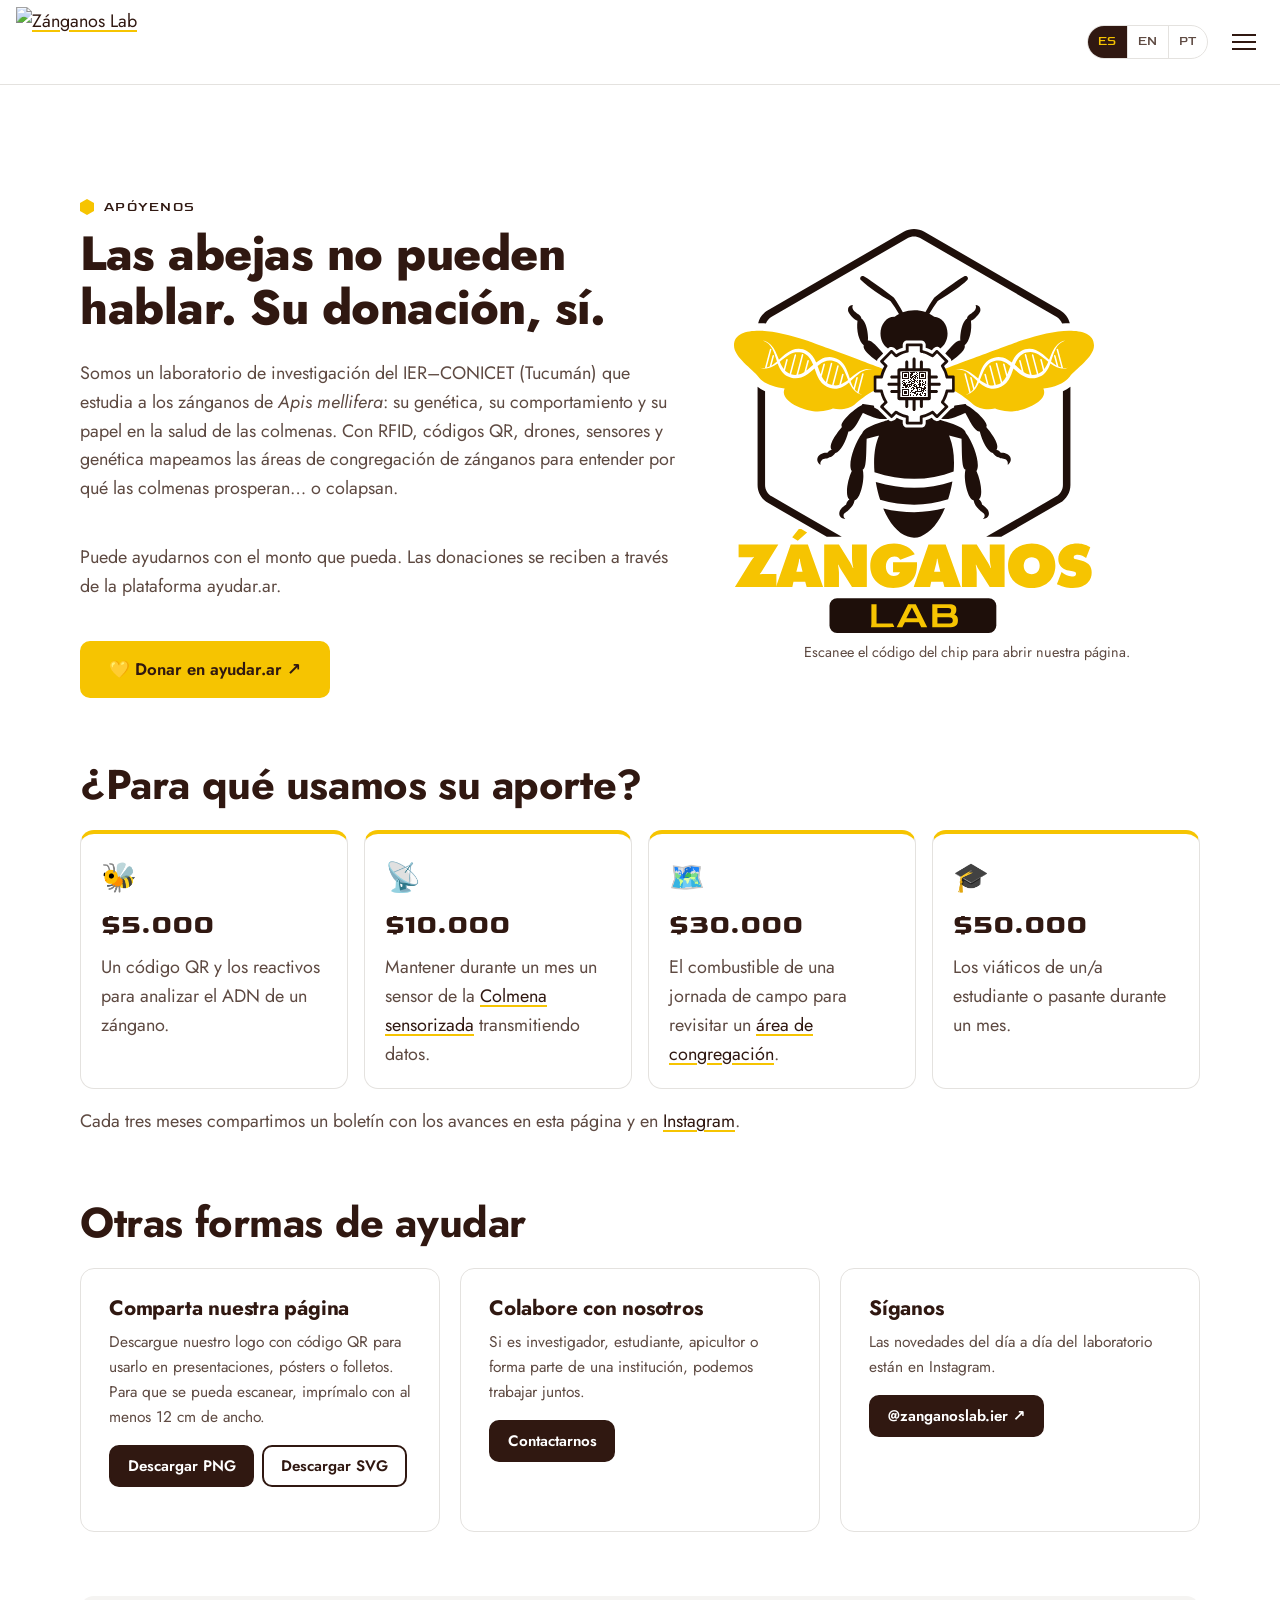
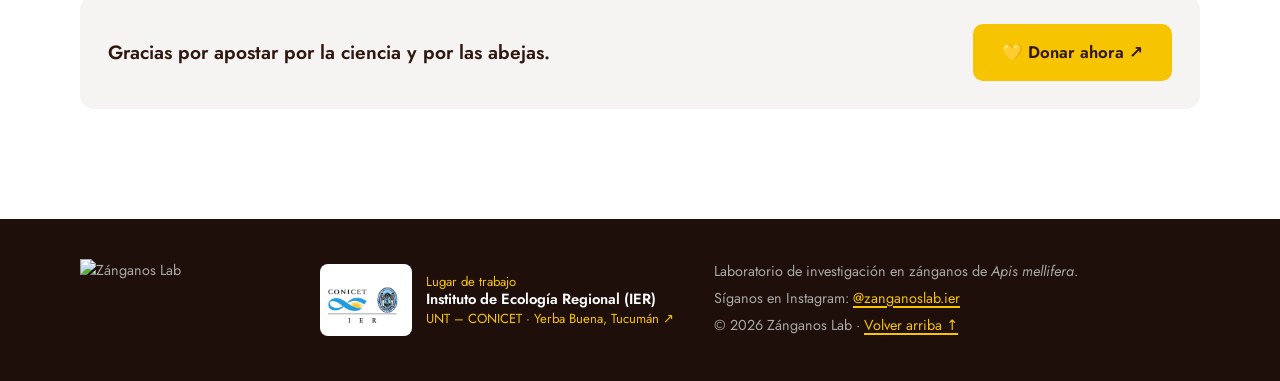
==== apoyanos.html @ 2dd1b20f "Apóyenos, logo con QR, Colmena sensorizada y juego traducido - Nueva página de donaciones (apoyanos." ====
<!doctype html>
<html lang="es">
<head>
  <meta charset="utf-8">
  <meta name="viewport" content="width=device-width, initial-scale=1">
  <title>Apóyenos: done a Zánganos Lab | Zánganos Lab</title>
  <meta name="description" content="Apoye la investigación de Zánganos Lab (IER-CONICET, Tucumán) sobre los zánganos de Apis mellifera. Su donación financia análisis genéticos, sensores, trabajo de campo y la formación de estudiantes.">
  <meta name="theme-color" content="#301811">
  <link rel="icon" href="img/logo/icono.svg" type="image/svg+xml">
  <link rel="apple-touch-icon" href="img/logo/icono.png">
  <link rel="canonical" href="https://zanganoslab.github.io/apoyanos.html">
  <!-- Versiones en otros idiomas (para Google) -->
  <link rel="alternate" hreflang="es" href="https://zanganoslab.github.io/apoyanos.html">
  <link rel="alternate" hreflang="en" href="https://zanganoslab.github.io/apoyanos.html?lang=en">
  <link rel="alternate" hreflang="pt" href="https://zanganoslab.github.io/apoyanos.html?lang=pt">
  <link rel="alternate" hreflang="x-default" href="https://zanganoslab.github.io/apoyanos.html">
  <meta property="og:type" content="website">
  <meta property="og:url" content="https://zanganoslab.github.io/apoyanos.html">
  <meta property="og:title" content="Apóyenos | Zánganos Lab">
  <meta property="og:description" content="Las abejas no pueden hablar. Su donación, sí.">
  <meta property="og:image" content="https://zanganoslab.github.io/img/logo/logo-qr.png">
  <link rel="preconnect" href="https://fonts.googleapis.com">
  <link rel="preconnect" href="https://fonts.gstatic.com" crossorigin>
  <link href="https://fonts.googleapis.com/css2?family=Goldman:wght@400;700&family=Jost:wght@300;400;500;600;700;800&display=swap" rel="stylesheet">
  <link rel="stylesheet" href="css/styles.css?v=2026112201">
</head>
<body id="top">

  <header class="site-header">
    <div class="container nav">
      <a href="index.html" class="brand" aria-label="Zánganos Lab, inicio">
        <img src="img/logo/logo-horizontal.svg" alt="Zánganos Lab" width="170" height="70">
      </a>
      <button class="nav-toggle" aria-expanded="false" aria-controls="menu" aria-label="Abrir menú">
        <span></span><span></span><span></span>
      </button>
      <nav id="menu" class="menu">
        <a href="index.html#nosotros">¿Quiénes somos?</a>
        <a href="index.html#investigacion">Investigación</a>
        <a href="mapa.html">Mapa ACZ</a>
        <a href="index.html#servicios">Servicios</a>
        <a href="index.html#equipo">Equipo</a>
        <a href="index.html#publicaciones">Publicaciones</a>
        <a href="index.html#noticias">Noticias</a>
        <a href="index.html#multimedia">Multimedia</a>
        <a href="apoyanos.html" class="menu-apoyo">Apóyenos</a>
        <a href="index.html#contacto" class="btn btn-small">Contacto</a>
      </nav>
    </div>
  </header>

  <main class="section apoyo">
    <div class="container">
      <div class="apoyo-hero">
        <div>
          <p class="eyebrow">Apóyenos</p>
          <h1>Las abejas no pueden hablar. Su donación, sí.</h1>
          <p class="section-intro">Somos un laboratorio de investigación del IER–CONICET (Tucumán) que estudia a los zánganos de <i>Apis mellifera</i>: su genética, su comportamiento y su papel en la salud de las colmenas. Con RFID, códigos QR, drones, sensores y genética mapeamos las áreas de congregación de zánganos para entender por qué las colmenas prosperan… o colapsan.</p>
          <p class="section-intro">Puede ayudarnos con el monto que pueda. Las donaciones se reciben a través de la plataforma ayudar.ar.</p>
          <a class="btn btn-donar" href="https://ayudar.ar/zanganos-lab" target="_blank" rel="noopener"><span aria-hidden="true">💛</span> Donar en ayudar.ar ↗</a>
        </div>
        <figure class="apoyo-logo">
          <img src="img/logo/logo-qr.svg" alt="Logo de Zánganos Lab con un código QR en el chip del engranaje que lleva a zanganoslab.github.io" width="453" height="509">
          <figcaption>Escanee el código del chip para abrir nuestra página.</figcaption>
        </figure>
      </div>

      <h2 class="apoyo-titulo">¿Para qué usamos su aporte?</h2>
      <div class="aportes">
        <div class="aporte"><span class="aporte-icono" aria-hidden="true">🐝</span><b>$5.000</b><p>Un código QR y los reactivos para analizar el ADN de un zángano.</p></div>
        <div class="aporte"><span class="aporte-icono" aria-hidden="true">📡</span><b>$10.000</b><p>Mantener durante un mes un sensor de la <a href="monitoreo.html">Colmena sensorizada</a> transmitiendo datos.</p></div>
        <div class="aporte"><span class="aporte-icono" aria-hidden="true">🗺️</span><b>$30.000</b><p>El combustible de una jornada de campo para revisitar un <a href="mapa.html">área de congregación</a>.</p></div>
        <div class="aporte"><span class="aporte-icono" aria-hidden="true">🎓</span><b>$50.000</b><p>Los viáticos de un/a estudiante o pasante durante un mes.</p></div>
      </div>
      <p class="apoyo-nota">Cada tres meses compartimos un boletín con los avances en esta página y en <a href="https://www.instagram.com/zanganoslab.ier/" target="_blank" rel="noopener">Instagram</a>.</p>

      <h2 class="apoyo-titulo">Otras formas de ayudar</h2>
      <div class="cards apoyo-formas">
        <div class="card"><h3>Comparta nuestra página</h3><p>Descargue nuestro logo con código QR para usarlo en presentaciones, pósters o folletos. Para que se pueda escanear, imprímalo con al menos 12 cm de ancho.</p>
          <p class="apoyo-descargas"><a class="btn btn-small" href="img/logo/logo-qr.png" download="Logo Zanganos Lab con QR.png">Descargar PNG</a> <a class="btn btn-small btn-ghost" href="img/logo/logo-qr.svg" download="Logo Zanganos Lab con QR.svg">Descargar SVG</a></p></div>
        <div class="card"><h3>Colabore con nosotros</h3><p>Si es investigador, estudiante, apicultor o forma parte de una institución, podemos trabajar juntos.</p>
          <p><a class="btn btn-small" href="index.html#contacto">Contactarnos</a></p></div>
        <div class="card"><h3>Síganos</h3><p>Las novedades del día a día del laboratorio están en Instagram.</p>
          <p><a class="btn btn-small" href="https://www.instagram.com/zanganoslab.ier/" target="_blank" rel="noopener">@zanganoslab.ier ↗</a></p></div>
      </div>

      <div class="apoyo-final">
        <p>Gracias por apostar por la ciencia y por las abejas.</p>
        <a class="btn btn-donar" href="https://ayudar.ar/zanganos-lab" target="_blank" rel="noopener"><span aria-hidden="true">💛</span> Donar ahora ↗</a>
      </div>
    </div>
  </main>

  <footer class="site-footer">
    <div class="container footer-grid">
      <img src="img/logo/logo-horizontal-fondo-oscuro.svg" alt="Zánganos Lab" class="footer-logo" width="200" height="82">
      <a class="footer-sede" href="https://ier.conicet.gov.ar/" target="_blank" rel="noopener">
        <img src="img/instituciones/ier.png" alt="Instituto de Ecología Regional (IER), UNT – CONICET" width="113" height="89">
        <span>Lugar de trabajo<b>Instituto de Ecología Regional (IER)</b>UNT – CONICET · Yerba Buena, Tucumán ↗</span>
      </a>
      <div>
        <p>Laboratorio de investigación en zánganos de <i>Apis mellifera</i>.</p>
        <p>Síganos en Instagram: <a href="https://www.instagram.com/zanganoslab.ier/" target="_blank" rel="noopener">@zanganoslab.ier</a></p>
        <p>© <span id="anio"></span> Zánganos Lab · <a href="#top">Volver arriba ↑</a></p>
      </div>
    </div>
  </footer>

  <script src="js/trad-en.js?v=2026112201"></script>
  <script src="js/trad-pt.js?v=2026112201"></script>
  <script src="js/i18n.js?v=2026112201"></script>
  <script src="js/pagina.js?v=2026112201"></script>
</body>
</html>
---- css/styles.css ----
/* ==========================================================
   Zánganos Lab — hoja de estilos
   Colores y tipografías tomados del Manual de Identidad Corporativa.
   No modificar los colores corporativos (ver "Usos no correctos").
   ========================================================== */
:root {
  /* Colores corporativos (manual, sección 2.3) */
  --amarillo: #f6c401;      /* RGB 245 196 1 */
  --cafe: #301811;          /* RGB 48 24 17  */
  --gris: #a8a8a7;          /* RGB 168 167 166 */
  --blanco: #ffffff;
  /* Apoyo para la web (derivados neutros) */
  --cafe-profundo: #1e0f0a; /* el oscuro que usan los archivos del logo */
  --cafe-suave: #5e4a42;    /* texto secundario */
  --fondo-alt: #f5f4f2;     /* gris muy claro para alternar secciones */
  --borde: #e4e2df;

  --radio: 14px;
  --sombra: 0 8px 28px rgba(48, 24, 17, .10);
  /* Tipografías (manual, sección 2.6) */
  --principal: "Futura PT", "Jost", "Century Gothic", system-ui, sans-serif;
  --tech: "Goldman", "Jost", system-ui, sans-serif;
}

*, *::before, *::after { box-sizing: border-box; }
html { scroll-behavior: smooth; scroll-padding-top: 92px; }
body {
  margin: 0;
  font-family: var(--principal);
  font-size: 18px;
  line-height: 1.6;
  color: var(--cafe);
  background: var(--blanco);
}
img { max-width: 100%; display: block; }
a { color: var(--cafe); text-decoration-color: var(--amarillo); text-decoration-thickness: 2px; text-underline-offset: 3px; }
h1, h2, h3 { font-family: var(--principal); font-weight: 700; line-height: 1.12; margin: 0 0 .5em; letter-spacing: -.01em; }
h1 { font-size: clamp(2.4rem, 5.2vw, 3.8rem); font-weight: 800; }
h2 { font-size: clamp(1.9rem, 3.6vw, 2.6rem); }
h3 { font-size: 1.3rem; }
p { margin: 0 0 1em; }

.container { width: min(1120px, 100% - 32px); margin-inline: auto; }

/* Etiqueta superior: Goldman = tipografía de acento tecnológico */
.eyebrow {
  display: inline-flex; align-items: center; gap: 10px;
  font-family: var(--tech); text-transform: uppercase; letter-spacing: .1em;
  font-size: .8rem; color: var(--cafe); margin-bottom: .8em;
}
.eyebrow::before {
  content: ""; width: 14px; height: 16px; background: var(--amarillo);
  clip-path: polygon(50% 0, 100% 25%, 100% 75%, 50% 100%, 0 75%, 0 25%);
}
.section { padding: clamp(64px, 9vw, 110px) 0; }
.section-alt { background: var(--fondo-alt); }
.section-intro { max-width: 720px; color: var(--cafe-suave); margin-bottom: 2.5rem; }

/* Resaltado amarillo, como el bloque "LAB" del logo */
mark {
  background: linear-gradient(transparent 58%, var(--amarillo) 58%, var(--amarillo) 92%, transparent 92%);
  color: inherit; padding: 0 .08em;
}

/* ---------- Botones ---------- */
.btn {
  display: inline-block; padding: .75em 1.5em; border-radius: 10px;
  background: var(--cafe); color: var(--blanco); text-decoration: none;
  font-weight: 600; font-size: .95rem; border: 2px solid var(--cafe);
  transition: background .2s, color .2s, border-color .2s, transform .2s;
}
.btn:hover { background: var(--amarillo); border-color: var(--amarillo); color: var(--cafe); transform: translateY(-1px); }
.btn-ghost { background: transparent; color: var(--cafe); }
.btn-small { padding: .45em 1.1em; }

/* ---------- Encabezado ---------- */
.site-header {
  position: sticky; top: 0; z-index: 50;
  background: rgba(255, 255, 255, .94); backdrop-filter: blur(8px);
  border-bottom: 1px solid var(--borde);
}
.site-header .container { width: min(1320px, 100% - 32px); }
.nav { display: flex; align-items: center; justify-content: space-between; min-height: 84px; gap: 16px; }
/* Tamaño mínimo digital del isologo horizontal: 160 px de ancho (manual 2.5) */
.brand img { width: 170px; height: auto; }
.menu { display: flex; align-items: center; gap: 22px; margin-left: auto; }

/* Selector de idioma (ES · EN · PT) */
.menu { order: 1; }
.idiomas { order: 2; }
.nav-toggle { order: 3; }
.idiomas { display: flex; flex: none; border: 1px solid var(--borde); border-radius: 999px; overflow: hidden; font-family: var(--tech); font-size: .78rem; }
.idiomas a { padding: 6px 10px; color: var(--cafe-suave); text-decoration: none; letter-spacing: .04em; }
.idiomas a + a { border-left: 1px solid var(--borde); }
.idiomas a:hover { color: var(--cafe); background: var(--fondo-alt); }
.idiomas a[aria-current] { background: var(--cafe); color: var(--amarillo); }
.menu a:not(.btn) { color: var(--cafe); text-decoration: none; font-size: 1rem; font-weight: 500; padding: 4px 0; border-bottom: 2px solid transparent; }
.menu a:not(.btn):hover, .menu a.activo { border-bottom-color: var(--amarillo); }
.nav-toggle { display: none; background: none; border: 0; padding: 8px; cursor: pointer; }
.nav-toggle span { display: block; width: 24px; height: 2px; background: var(--cafe); margin: 5px 0; transition: .25s; }

/* ---------- Hero ---------- */
.hero {
  position: relative; overflow: hidden; padding: clamp(48px, 7vw, 88px) 0 48px;
  background:
    radial-gradient(circle at 78% 40%, rgba(246,196,1,.22), transparent 42%),
    url("data:image/svg+xml,%3Csvg xmlns='http://www.w3.org/2000/svg' width='56' height='98' viewBox='0 0 56 98'%3E%3Cpath d='M28 66L0 50V16L28 0l28 16v34L28 66zm0 32V66' fill='none' stroke='%23a8a8a7' stroke-opacity='.25' stroke-width='1.2'/%3E%3C/svg%3E"),
    var(--blanco);
}
.hero-grid { display: grid; grid-template-columns: 1.15fr 1fr; gap: 48px; align-items: center; }
.lead { font-size: 1.2rem; color: var(--cafe-suave); max-width: 560px; }
.hero-actions { display: flex; flex-wrap: wrap; gap: 12px; margin-top: 1.8rem; }
.hero-visual { margin: 0; justify-self: center; }
.hero-logo { width: min(360px, 80vw); height: auto; }

.stats { display: grid; grid-template-columns: repeat(4, 1fr); gap: 16px; margin-top: 56px; }
.stat { background: var(--blanco); border: 1px solid var(--borde); border-top: 4px solid var(--amarillo); border-radius: var(--radio); padding: 20px; }
.stat b { display: block; font-family: var(--tech); font-weight: 700; font-size: 2.1rem; color: var(--cafe); line-height: 1.1; }
.stat span { font-size: .9rem; color: var(--cafe-suave); }

/* ---------- Nosotros ---------- */
.two-col { display: grid; grid-template-columns: 1fr 1.3fr; gap: 56px; }
.prose p { font-size: 1.08rem; }

.identidad {
  display: grid; grid-template-columns: 220px 1fr; gap: 48px; align-items: center;
  margin-top: clamp(48px, 7vw, 80px); padding: clamp(28px, 4vw, 44px);
  background: var(--fondo-alt); border-radius: calc(var(--radio) * 1.5);
}
.identidad-logo img { width: 100%; max-width: 220px; height: auto; border-radius: 22%; box-shadow: var(--sombra); }
.identidad-intro { color: var(--cafe-suave); }
.simbolos { list-style: none; padding: 0; margin: 1.2rem 0 0; display: grid; grid-template-columns: 1fr 1fr; gap: 14px 28px; }
.simbolos li { font-size: .96rem; color: var(--cafe-suave); }
.simbolo-tag {
  display: block; font-family: var(--tech); font-size: .85rem; color: var(--cafe);
  text-transform: uppercase; letter-spacing: .06em; margin-bottom: .15em;
}

/* ---------- Líneas de investigación ---------- */
.cards { display: grid; grid-template-columns: repeat(auto-fill, minmax(300px, 1fr)); gap: 20px; }
.card {
  background: var(--blanco); border: 1px solid var(--borde); border-radius: var(--radio);
  padding: 28px; transition: transform .2s, box-shadow .2s;
}
.card:hover { transform: translateY(-3px); box-shadow: var(--sombra); }
.card .icono {
  width: 52px; height: 58px; display: grid; place-items: center; font-size: 1.5rem;
  background: var(--amarillo); clip-path: polygon(50% 0, 100% 25%, 100% 75%, 50% 100%, 0 75%, 0 25%);
  margin-bottom: 16px;
}
.card p { color: var(--cafe-suave); font-size: .97rem; margin: 0; }

/* ---------- Servicios ---------- */
.servicios { display: grid; gap: 24px; }
.servicio {
  background: var(--blanco); border: 1px solid var(--borde); border-left: 6px solid var(--amarillo);
  border-radius: var(--radio); padding: clamp(24px, 4vw, 40px); box-shadow: var(--sombra);
}
.servicio-cabecera { display: flex; align-items: center; gap: 18px; margin-bottom: 1rem; }
.servicio .icono {
  flex: none; width: 52px; height: 58px; display: grid; place-items: center; font-size: 1.5rem;
  background: var(--amarillo); clip-path: polygon(50% 0, 100% 25%, 100% 75%, 50% 100%, 0 75%, 0 25%);
}
.servicio h3 { font-size: clamp(1.25rem, 2.4vw, 1.6rem); margin: 0; }
.servicio > p { color: var(--cafe-suave); max-width: 760px; }
.servicio-sub { font-family: var(--tech); text-transform: uppercase; letter-spacing: .08em; font-size: .8rem; color: var(--cafe) !important; margin: 1.4rem 0 .6rem; }
.servicio ul { list-style: none; padding: 0; margin: 0 0 1.2rem; display: grid; grid-template-columns: repeat(auto-fill, minmax(260px, 1fr)); gap: 10px 24px; }
.servicio li { position: relative; padding-left: 26px; font-size: .97rem; }
.servicio li::before {
  content: ""; position: absolute; left: 0; top: .35em; width: 14px; height: 16px; background: var(--amarillo);
  clip-path: polygon(50% 0, 100% 25%, 100% 75%, 50% 100%, 0 75%, 0 25%);
}
.servicio-para { font-size: .95rem; }
.servicio-acciones { display: flex; flex-wrap: wrap; gap: 12px; margin-top: 1.4rem; }

/* Informes técnicos (vista previa + solicitud) */
#informes { margin-top: 3.5rem; }
.informes { display: grid; grid-template-columns: repeat(auto-fill, minmax(min(460px, 100%), 1fr)); gap: 20px; }
.informe {
  display: flex; gap: 20px; align-items: flex-start; padding: 22px;
  background: var(--fondo-alt); border: 1px solid var(--borde); border-radius: var(--radio);
}
.informe-portada {
  flex: none; position: relative; width: 120px; padding: 0; border: 1px solid var(--borde); border-radius: 6px;
  overflow: hidden; background: var(--blanco); cursor: zoom-in; box-shadow: 0 4px 14px rgba(48, 24, 17, .12);
  transition: transform .2s;
}
.informe-portada:hover { transform: translateY(-2px) rotate(-1deg); }
.informe-portada img { width: 100%; aspect-ratio: 210 / 297; object-fit: cover; object-position: top; }
.informe-portada span {
  position: absolute; left: 0; right: 0; bottom: 0; padding: 4px; text-align: center;
  background: var(--cafe); color: var(--amarillo); font-family: var(--tech); font-size: .68rem; text-transform: uppercase; letter-spacing: .06em;
}
.informe-info { display: flex; flex-direction: column; gap: 6px; min-width: 0; }
.informe-meta { font-family: var(--tech); font-size: .75rem; text-transform: uppercase; letter-spacing: .06em; color: var(--cafe-suave); }
.informe b { font-size: 1.05rem; line-height: 1.3; }
.informe-resumen { font-size: .92rem; color: var(--cafe-suave); }
.informe-acciones { display: flex; flex-wrap: wrap; gap: 8px; margin-top: 8px; }
.informe-acciones .btn { font-size: .85rem; cursor: pointer; font-family: inherit; }
@media (max-width: 520px) {
  .informe { flex-direction: column; }
  .informe-portada { width: 140px; }
}
/* La vista previa del informe se muestra sobre fondo blanco, como una hoja */
#visor img { background: var(--blanco); }

/* ---------- Equipo ---------- */
.group-title { margin: 2.5rem 0 1.2rem; padding-bottom: .4rem; border-bottom: 3px solid var(--amarillo); display: inline-block; }
.team { display: grid; grid-template-columns: repeat(auto-fill, minmax(320px, 1fr)); gap: 20px; }
.persona {
  display: grid; grid-template-columns: 104px 1fr; gap: 20px; align-items: start;
  background: var(--blanco); border: 1px solid var(--borde); border-radius: var(--radio); padding: 22px;
}
.avatar {
  width: 104px; height: 104px; border-radius: 50%; object-fit: cover; object-position: center 25%;
  background: var(--cafe); color: var(--amarillo); display: grid; place-items: center;
  font-family: var(--tech); font-weight: 700; font-size: 1.3rem; border: 3px solid var(--amarillo);
}
.persona h4 { font-size: 1.18rem; font-weight: 700; margin: 0; }
.persona .rol { font-size: .88rem; font-weight: 600; color: var(--cafe-suave); margin: .2em 0 .7em; }
.persona p { font-size: .95rem; color: var(--cafe-suave); margin-bottom: .6em; }
.links { display: flex; flex-wrap: wrap; gap: 14px; font-size: .88rem; font-weight: 500; }

.collab { list-style: none; padding: 0; margin: 0; display: grid; grid-template-columns: repeat(auto-fill, minmax(260px, 1fr)); gap: 12px; }
.collab li { padding: 14px 18px; border-left: 4px solid var(--amarillo); background: var(--fondo-alt); border-radius: 0 10px 10px 0; }
.collab b { display: block; }
.collab a { display: block; text-decoration: none; color: inherit; }
.collab li:has(a) { transition: background .2s, transform .2s; }
.collab li:has(a):hover { background: #fdf3c4; transform: translateX(3px); }
.collab span { font-size: .88rem; color: var(--cafe-suave); }

/* ---------- Publicaciones ---------- */
.pub-tools { display: flex; flex-wrap: wrap; gap: 16px; align-items: center; margin: 1.5rem 0 2rem; }
.pub-tools input {
  flex: 1 1 280px; padding: .75em 1.1em; font: inherit; font-size: .98rem;
  border: 1px solid var(--borde); border-radius: 10px; background: var(--blanco); color: var(--cafe);
}
.pub-tools input:focus { outline: 2px solid var(--amarillo); outline-offset: 1px; }
.chips { display: flex; flex-wrap: wrap; gap: 8px; }
.chip {
  font-family: var(--tech); font-size: .85rem; padding: .4em .95em; border-radius: 8px; cursor: pointer;
  border: 1px solid var(--borde); background: var(--blanco); color: var(--cafe);
}
.chip[aria-pressed="true"] { background: var(--cafe); color: var(--amarillo); border-color: var(--cafe); }

.pubs { list-style: none; padding: 0; margin: 0; display: grid; gap: 14px; }
.pub {
  display: grid; grid-template-columns: 76px 1fr; gap: 20px;
  background: var(--blanco); border: 1px solid var(--borde); border-radius: var(--radio); padding: 22px 24px;
}
.pub-anio { font-family: var(--tech); font-size: 1.45rem; font-weight: 700; color: var(--cafe); }
.pub-anio::after { content: ""; display: block; width: 28px; height: 4px; background: var(--amarillo); margin-top: 6px; }
.pub h3 { font-size: 1.12rem; margin-bottom: .3em; }
.pub .autores { font-size: .9rem; color: var(--cafe-suave); margin: 0 0 .2em; }
.pub .revista { font-size: .9rem; font-style: italic; margin: 0 0 .6em; }
.pub details summary { cursor: pointer; font-size: .9rem; font-weight: 600; }
.pub details p { font-size: .93rem; color: var(--cafe-suave); margin: .8em 0 0; }
.pub .acciones { display: flex; gap: 18px; flex-wrap: wrap; align-items: center; margin-top: .5em; font-size: .9rem; }
.pub .acciones span { color: var(--cafe-suave); }
.empty { color: var(--cafe-suave); font-style: italic; }

/* ---------- Noticias ---------- */
.news { display: grid; grid-template-columns: repeat(auto-fill, minmax(300px, 1fr)); gap: 20px; }
.nota {
  background: var(--blanco); border: 1px solid var(--borde); border-radius: var(--radio); overflow: hidden;
  display: flex; flex-direction: column; color: inherit; text-decoration: none;
  transition: transform .2s, box-shadow .2s;
}
a.nota:hover { transform: translateY(-3px); box-shadow: var(--sombra); }
a.nota:hover h3 { text-decoration: underline; text-decoration-color: var(--amarillo); text-decoration-thickness: 2px; }
.nota .franja { height: 6px; background: var(--amarillo); }
.nota-portada { width: 100%; aspect-ratio: 16 / 10; object-fit: cover; border-bottom: 4px solid var(--amarillo); background: var(--fondo-alt); }
.nota-body { padding: 24px; display: flex; flex-direction: column; flex: 1; }
.nota time { font-family: var(--tech); font-size: .8rem; text-transform: uppercase; letter-spacing: .08em; color: var(--cafe-suave); }
.nota h3 { font-size: 1.18rem; margin: .4em 0 .6em; }
.nota p { font-size: .96rem; color: var(--cafe-suave); margin: 0 0 1em; }
.nota-mas { margin-top: auto; font-weight: 600; font-size: .92rem; }

/* ---------- Página de una noticia ---------- */
.articulo { max-width: 860px; }
.articulo h1 { font-size: clamp(2rem, 4.4vw, 3rem); }
.articulo-fecha { display: block; font-family: var(--tech); text-transform: uppercase; letter-spacing: .08em; font-size: .85rem; color: var(--cafe-suave); margin-bottom: 1.6rem; }
.articulo-portada, .galeria button { padding: 0; border: 0; background: none; cursor: zoom-in; display: block; width: 100%; }
.articulo-portada img { width: 100%; max-height: 520px; object-fit: cover; border-radius: var(--radio); }
.articulo-texto { margin: 2rem 0; }
.articulo-texto p { font-size: 1.1rem; line-height: 1.75; }
.galeria-titulo { font-size: 1.5rem; margin-top: 2.5rem; }
.galeria-titulo span { font-family: var(--tech); font-size: .85rem; color: var(--cafe-suave); font-weight: 400; margin-left: 8px; }
.galeria { display: grid; grid-template-columns: repeat(auto-fill, minmax(min(180px, 42vw), 1fr)); gap: 10px; }
.galeria img { width: 100%; aspect-ratio: 1; object-fit: cover; border-radius: 10px; transition: transform .2s, opacity .2s; }
.galeria button:hover img { transform: scale(1.03); opacity: .9; }
.otras { margin-top: clamp(56px, 8vw, 90px); padding-top: 40px; border-top: 1px solid var(--borde); }
.otras > p { margin-top: 28px; }

/* Visor de fotos ampliadas */
.visor { position: fixed; inset: 0; z-index: 100; background: rgba(30, 15, 10, .94); display: grid; place-items: center; padding: 56px 16px; }
.visor[hidden] { display: none; }
.visor img { max-width: min(1100px, 100%); max-height: calc(100vh - 120px); object-fit: contain; border-radius: 8px; }
.visor button { position: absolute; background: none; border: 0; color: var(--blanco); cursor: pointer; font-size: 2rem; line-height: 1; padding: 12px; }
.visor button:hover, .visor button:focus-visible { color: var(--amarillo); }
.visor-cerrar { top: 8px; right: 12px; }
.visor-ant { left: 4px; top: 50%; transform: translateY(-50%); font-size: 3.2rem !important; }
.visor-sig { right: 4px; top: 50%; transform: translateY(-50%); font-size: 3.2rem !important; }
.visor-contador { position: absolute; bottom: 14px; left: 0; right: 0; text-align: center; color: var(--gris); font-family: var(--tech); font-size: .9rem; margin: 0; }

/* ---------- Contacto (versión sobre fondo oscuro) ---------- */
.contact { background: var(--cafe); color: var(--blanco); }
.contact .eyebrow { color: var(--amarillo); }
.contact-grid { display: grid; grid-template-columns: 1.2fr 1fr; gap: 48px; align-items: center; }
.contact p { color: #e6dcd8; }
.contact-card { background: rgba(255,255,255,.06); border: 1px solid rgba(255,255,255,.14); border-radius: var(--radio); padding: 32px; }
.contact-card .btn { background: var(--amarillo); border-color: var(--amarillo); color: var(--cafe); }
.contact-card .btn:hover { background: var(--blanco); border-color: var(--blanco); }
.contact-card ul { list-style: none; padding: 0; margin: 24px 0 0; display: grid; gap: 14px; }
.contact-card span { display: block; font-family: var(--tech); font-size: .75rem; text-transform: uppercase; letter-spacing: .08em; color: var(--gris); }
.contact-card a:not(.btn) { color: var(--blanco); font-weight: 500; }

/* ---------- Pie ---------- */
.site-footer { background: var(--cafe-profundo); color: var(--gris); font-size: .9rem; padding: 40px 0; }
.site-footer a { color: var(--amarillo); }
.footer-grid { display: grid; grid-template-columns: auto 1fr; gap: 40px; align-items: center; }
.footer-logo { width: 200px; height: auto; }
.footer-grid p { margin: 0 0 4px; }

/* ---------- Multimedia ---------- */
.medios { display: grid; grid-template-columns: repeat(auto-fill, minmax(min(340px, 100%), 1fr)); gap: 20px; align-items: start; }
.medio { background: var(--blanco); border: 1px solid var(--borde); border-radius: var(--radio); overflow: hidden; }
.medio-info { padding: 20px 22px 22px; }
.medio-meta { font-family: var(--tech); font-size: .75rem; text-transform: uppercase; letter-spacing: .06em; color: var(--cafe-suave); }
.medio h3 { font-size: 1.12rem; margin: .4em 0 .5em; }
.medio p { font-size: .95rem; color: var(--cafe-suave); margin: 0 0 .6em; }
.medio-info a { font-size: .9rem; font-weight: 600; }
.medio video { display: block; width: 100%; aspect-ratio: 16 / 9; background: var(--cafe-profundo); }
/* Audio: reproductor sobre una banda café con el hexágono de la marca */
.medio-audio .medio-reproductor {
  padding: 26px 20px 18px; background: var(--cafe) url("data:image/svg+xml,%3Csvg xmlns='http://www.w3.org/2000/svg' width='56' height='98' viewBox='0 0 56 98'%3E%3Cpath d='M28 66L0 50V16L28 0l28 16v34L28 66zm0 32V66' fill='none' stroke='%23f6c401' stroke-opacity='.12' stroke-width='1.2'/%3E%3C/svg%3E");
}
.medio-audio .medio-reproductor::before {
  content: "🎙"; display: grid; place-items: center; width: 52px; height: 58px; margin-bottom: 14px; font-size: 1.5rem;
  background: var(--amarillo); clip-path: polygon(50% 0, 100% 25%, 100% 75%, 50% 100%, 0 75%, 0 25%);
}
.medio audio { display: block; width: 100%; height: 44px; }
/* Videos de redes: vertical (reels) y horizontal (YouTube) */
.medio-facebook .medio-reproductor { background: var(--cafe-profundo); display: flex; justify-content: center; }
.marco-vertical { width: 100%; max-width: 380px; aspect-ratio: 380 / 476; }
.marco-horizontal { width: 100%; aspect-ratio: 16 / 9; }
.marco-vertical iframe, .marco-horizontal iframe { width: 100%; height: 100%; border: 0; display: block; }
/* Video destacado: grande, con el texto al costado */
.medio-destacado { display: grid; grid-template-columns: 1.6fr 1fr; align-items: center; margin-bottom: 24px; }
.medio-destacado .medio-info { padding: 28px 32px; }
.medio-destacado h3 { font-size: clamp(1.3rem, 2.4vw, 1.7rem); }
@media (max-width: 900px) { .medio-destacado { grid-template-columns: 1fr; } }

/* ---------- Invitación a Instagram ---------- */
.ig-cta {
  display: flex; align-items: center; gap: 18px; margin-top: 28px; padding: 20px 24px;
  background: var(--cafe); color: var(--blanco); border-radius: var(--radio); text-decoration: none;
  transition: transform .2s, box-shadow .2s;
}
.ig-cta:hover { transform: translateY(-2px); box-shadow: var(--sombra); }
.ig-cta svg { color: var(--amarillo); flex: none; }
.ig-cta b { display: block; font-size: 1.1rem; }
.ig-cta span { font-size: .95rem; color: #e6dcd8; }
.ig-cta b { color: var(--blanco); }
.ig-flecha { margin-left: auto; font-size: 1.4rem; color: var(--amarillo) !important; }

/* ---------- Mapa de ACZ en la portada ---------- */
/* Botón amarillo destacado (portada y sección del mapa) */
.btn-mapa { background: var(--amarillo); border-color: var(--amarillo); color: var(--cafe); }
.btn-mapa:hover { background: var(--cafe); border-color: var(--cafe); color: var(--amarillo); }

/* Sección con vista previa del mapa, sobre fondo café */
.mapa-home { background: var(--cafe); color: var(--blanco); padding: clamp(48px, 7vw, 84px) 0; }
.mapa-home-grid { display: grid; grid-template-columns: 1fr 1.25fr; gap: 48px; align-items: center; }
.mapa-home .eyebrow { color: var(--amarillo); }
.mapa-home h2 { color: var(--blanco); }
.mapa-home-texto > p { color: #e6dcd8; font-size: 1.05rem; }
.mapa-home-cifras { display: flex; flex-wrap: wrap; gap: 28px; margin: 24px 0 28px; }
.mapa-home-cifras b { display: block; font-family: var(--tech); font-size: 2.2rem; color: var(--amarillo); line-height: 1.1; }
.mapa-home-cifras span { font-size: .88rem; color: var(--gris); }
.mapa-home-botones { display: flex; flex-wrap: wrap; gap: 12px; }
.btn-claro { background: transparent; border-color: var(--blanco); color: var(--blanco); }
.btn-claro:hover { background: var(--blanco); border-color: var(--blanco); color: var(--cafe); }
.mapa-nota-juego { grid-column: 1 / -1; background: var(--cafe); color: var(--blanco); border-color: var(--cafe) !important; }
.mapa-nota-juego h3 { color: var(--amarillo); }
.mapa-notas .mapa-nota-juego p { color: #e6dcd8; }
.mapa-home-vista {
  position: relative; display: block; border-radius: var(--radio); overflow: hidden; text-decoration: none;
  border: 3px solid var(--amarillo); box-shadow: 0 18px 40px rgba(0, 0, 0, .35); transition: transform .25s;
}
.mapa-home-vista:hover { transform: translateY(-4px) rotate(-.5deg); }
#mapa-mini { height: 420px; background: #dfe8ea; pointer-events: none; z-index: 0; }
.mapa-home-abrir {
  position: absolute; right: 14px; bottom: 14px; z-index: 500; padding: 8px 16px; border-radius: 999px;
  background: var(--cafe); color: var(--amarillo); font-weight: 600; font-size: .92rem;
}
@media (max-width: 900px) {
  .mapa-home-grid { grid-template-columns: 1fr; gap: 28px; }
  #mapa-mini { height: 320px; }
}

/* "Mapa ACZ" resaltado en el menú con un hexágono amarillo */
.menu a[href^="mapa.html"]::before {
  content: ""; display: inline-block; width: 11px; height: 12px; margin-right: 6px; vertical-align: -1px;
  background: var(--amarillo); clip-path: polygon(50% 0, 100% 25%, 100% 75%, 50% 100%, 0 75%, 0 25%);
}
.menu a[href^="mapa.html"] { font-weight: 600; }

/* ---------- Mapa de ACZ (mapa.html) ---------- */
.mapa-intro { padding-bottom: 32px; }
.mapa-intro h1 { font-size: clamp(2rem, 4.4vw, 3rem); }
.mapa-cifras { display: grid; grid-template-columns: repeat(3, minmax(0, 220px)); gap: 16px; }
.mapa-wrap { padding-bottom: 24px; }
.mapa-grid { display: grid; grid-template-columns: 320px 1fr; gap: 20px; align-items: start; }
.mapa-contenedor { position: sticky; top: 100px; }
#mapa { height: min(72vh, 640px); border-radius: var(--radio); border: 1px solid var(--borde); background: #e8eef0; z-index: 0; }
.mapa-panel { background: var(--fondo-alt); border: 1px solid var(--borde); border-radius: var(--radio); padding: 16px; }
.mapa-filtros { display: flex; flex-wrap: wrap; gap: 8px; margin-bottom: 12px; }
.mapa-filtros small { opacity: .7; margin-left: 2px; }
.mapa-lista { list-style: none; margin: 0; padding: 0; max-height: min(62vh, 560px); overflow-y: auto; display: grid; gap: 4px; }
.mapa-lista button {
  width: 100%; display: flex; gap: 10px; align-items: center; text-align: left; font: inherit; color: var(--cafe);
  background: var(--blanco); border: 1px solid transparent; border-radius: 10px; padding: 9px 12px; cursor: pointer;
}
.mapa-lista button:hover, .mapa-lista button.activo { border-color: var(--amarillo); }
.mapa-lista b { display: block; font-size: .95rem; }
.mapa-lista small { display: block; font-size: .8rem; color: var(--cafe-suave); }
.ley { flex: none; display: inline-block; width: 13px; height: 15px; clip-path: polygon(50% 0, 100% 25%, 100% 75%, 50% 100%, 0 75%, 0 25%); vertical-align: middle; }
.ley-confirmada { background: var(--amarillo); }
.ley-registrada { background: var(--cafe); }
.ley-aproximada { background: var(--gris); }
.mapa-leyenda { display: flex; flex-wrap: wrap; gap: 18px; margin-top: 10px; font-size: .88rem; color: var(--cafe-suave); }
.mapa-leyenda .ley { margin-right: 6px; }
.acz-hex { background: none; border: 0; }
.acz-hex svg { filter: drop-shadow(0 1px 2px rgba(0,0,0,.35)); }
.acz-popup { display: grid; gap: 3px; font-family: var(--principal); font-size: .9rem; color: var(--cafe); min-width: 200px; }
.acz-popup b { font-size: 1.05rem; }
.acz-popup p { margin: 4px 0 0; }
.acz-estado { font-family: var(--tech); font-size: .7rem; text-transform: uppercase; letter-spacing: .06em; }
.acz-estado::before { content: ""; display: inline-block; width: 10px; height: 11px; margin-right: 5px; background: var(--c); clip-path: polygon(50% 0, 100% 25%, 100% 75%, 50% 100%, 0 75%, 0 25%); }
.acz-fuente { font-size: .82rem; color: var(--cafe-suave); }
.mapa-criterios { display: grid; grid-template-columns: 1fr 1.2fr; gap: 48px; align-items: start; }
.criterios { margin: 0; padding: 0; list-style: none; counter-reset: paso; display: grid; gap: 14px; }
.criterios li { counter-increment: paso; position: relative; padding: 18px 20px 18px 64px; background: var(--fondo-alt); border-radius: var(--radio); }
.criterios li::before {
  content: counter(paso); position: absolute; left: 18px; top: 16px; width: 32px; height: 36px; display: grid; place-items: center;
  font-family: var(--tech); font-weight: 700; color: var(--cafe); background: var(--amarillo);
  clip-path: polygon(50% 0, 100% 25%, 100% 75%, 50% 100%, 0 75%, 0 25%);
}
.mapa-notas { display: grid; grid-template-columns: 1fr 1fr; gap: 20px; margin-top: 48px; }
.mapa-notas > div { border: 1px solid var(--borde); border-radius: var(--radio); padding: 24px; }
.mapa-notas p { color: var(--cafe-suave); }
@media (max-width: 900px) {
  .mapa-grid, .mapa-criterios, .mapa-notas { grid-template-columns: 1fr; gap: 24px; }
  .mapa-contenedor { position: static; order: -1; }
  #mapa { height: 60vh; }
  .mapa-lista { max-height: none; }
}
@media (max-width: 520px) { .mapa-cifras { grid-template-columns: repeat(3, 1fr); gap: 8px; } .mapa-cifras .stat { padding: 12px; } .mapa-cifras .stat b { font-size: 1.5rem; } }

/* ---------- Juego "Vuelo nupcial" (juego.html) ---------- */
.juego-pagina { padding: clamp(32px, 5vw, 56px) 0 clamp(48px, 7vw, 80px); }
.juego-pagina h1 { font-size: clamp(2rem, 4.4vw, 3rem); }
.juego { position: relative; display: flex; justify-content: center; background: var(--cafe); border-radius: var(--radio); padding: 10px; }
#lienzo { display: block; border-radius: 10px; touch-action: none; cursor: crosshair; background: #cfe3a3; }
.juego-hud {
  position: absolute; top: 18px; left: 50%; transform: translateX(-50%); z-index: 2;
  display: flex; flex-wrap: wrap; justify-content: center; gap: 6px 14px; padding: 8px 14px;
  background: rgba(48, 24, 17, .88); color: var(--blanco); border-radius: 12px; font-size: .82rem; max-width: calc(100% - 36px);
}
.juego-hud[hidden] { display: none; }
.hud-item { display: flex; align-items: center; gap: 6px; }
.hud-item span { color: var(--gris); font-size: .72rem; text-transform: uppercase; letter-spacing: .05em; font-family: var(--tech); }
.hud-item b { font-family: var(--tech); color: var(--amarillo); }
.hud-energia .barra { width: 70px; height: 8px; background: rgba(255,255,255,.2); border-radius: 4px; overflow: hidden; }
.hud-energia .barra i { display: block; height: 100%; width: 100%; background: var(--amarillo); transition: width .2s; }
.hud-viento { color: #9fd3ff; font-weight: 600; }
.hud-viento[hidden] { display: none; }
#hud-viento-flecha { display: inline-block; }
.juego-aviso {
  position: absolute; left: 50%; bottom: 22px; transform: translate(-50%, 10px); z-index: 2; width: min(560px, calc(100% - 40px));
  padding: 10px 16px; border-radius: 12px; background: var(--blanco); color: var(--cafe); border-left: 5px solid var(--amarillo);
  box-shadow: var(--sombra); font-size: .95rem; opacity: 0; transition: opacity .3s, transform .3s; pointer-events: none;
}
.juego-aviso.visible { opacity: 1; transform: translate(-50%, 0); }
.juego-panel { position: absolute; inset: 10px; z-index: 3; display: grid; place-items: center; padding: 16px; background: rgba(30, 15, 10, .55); border-radius: 10px; overflow-y: auto; }
.juego-panel[hidden] { display: none; }
.panel-caja { background: var(--blanco); border-radius: var(--radio); padding: clamp(20px, 3vw, 32px); max-width: 560px; width: 100%; box-shadow: 0 20px 50px rgba(0,0,0,.35); text-align: center; }
.panel-caja h2 { font-size: clamp(1.3rem, 3vw, 1.7rem); }
.instrucciones { text-align: left; padding-left: 1.2em; margin: 0 0 12px; display: grid; gap: 6px; font-size: .95rem; color: var(--cafe-suave); }
.instrucciones b { color: var(--cafe); }
.controles { font-size: .88rem; color: var(--cafe-suave); }
.leyenda-juego { display: flex; flex-wrap: wrap; justify-content: center; gap: 8px 16px; font-size: .82rem; margin-bottom: 18px; }
.ley-j { display: inline-block; width: 12px; height: 12px; border-radius: 50%; margin-right: 5px; vertical-align: -1px; }
.ley-reina { background: #c98a1b; box-shadow: 0 0 0 2px #f6c401; }
.ley-zangano { background: conic-gradient(#c0392b 0 25%, #2e86c1 0 50%, #27ae60 0 75%, #8e44ad 0); }
.ley-hermano { background: #f6c401; box-shadow: 0 0 0 1px #301811; }
.ley-ave { background: #1e1e2a; border-radius: 2px; }
.estrellas { font-size: 2rem; color: var(--amarillo); letter-spacing: 6px; margin: 0; text-shadow: 0 1px 0 var(--cafe); }
.final-cifras { display: grid; grid-template-columns: repeat(auto-fit, minmax(90px, 1fr)); gap: 10px; margin: 16px 0; }
.final-cifras div { background: var(--fondo-alt); border-radius: 10px; padding: 10px 6px; }
.final-cifras b { display: block; font-family: var(--tech); font-size: 1.3rem; }
.final-cifras span { font-size: .75rem; color: var(--cafe-suave); }
.final-dato { text-align: left; font-size: .92rem; background: #fdf3c4; border-radius: 10px; padding: 12px 14px; margin-bottom: 16px; }
.final-acciones { display: flex; flex-wrap: wrap; justify-content: center; gap: 10px; }
.final-acciones .btn, #btn-jugar { cursor: pointer; font-family: inherit; }
.juego-ciencia { display: grid; grid-template-columns: 1fr auto; gap: 28px; align-items: end; margin-top: 40px; padding: 28px; background: var(--fondo-alt); border-radius: var(--radio); }
.juego-ciencia p { color: var(--cafe-suave); }
@media (max-width: 700px) {
  /* En pantallas chicas, inicio y resultados se muestran en lugar del campo, no encima */
  .juego.con-panel #lienzo { display: none; }
  .juego.con-panel .juego-panel { position: static; background: none; padding: 0; }
  .juego.con-panel { padding: 12px; }
  .juego-ciencia { grid-template-columns: 1fr; }
  .juego-hud { gap: 4px 10px; font-size: .75rem; top: 14px; }
  .hud-energia .barra { width: 50px; }
}

/* ---------- Lugar de trabajo (IER) ---------- */
.sede { display: grid; grid-template-columns: auto 1fr; gap: 32px; align-items: center; margin-top: 28px; padding: clamp(22px, 3vw, 32px); border: 1px solid var(--borde); border-radius: calc(var(--radio) * 1.5); }
.sede-logo { display: grid; place-items: center; width: 170px; height: 130px; background: var(--blanco); border: 1px solid var(--borde); border-radius: var(--radio); }
.sede-logo img { width: 130px; height: auto; }
.sede h3 { margin-bottom: .4em; }
.sede p:not(.eyebrow) { color: var(--cafe-suave); }
.footer-sede { display: flex; align-items: center; gap: 14px; text-decoration: none; color: var(--gris); font-size: .82rem; line-height: 1.35; }
.footer-sede img { flex: none; width: 92px; height: auto; padding: 6px 8px; background: var(--blanco); border-radius: 8px; }
.footer-sede b { display: block; color: var(--blanco); font-weight: 600; font-size: .92rem; }
.footer-sede:hover b { color: var(--amarillo); }
.footer-grid { grid-template-columns: auto auto 1fr; }
@media (max-width: 900px) { .footer-grid { grid-template-columns: 1fr; } }
@media (max-width: 600px) { .sede { grid-template-columns: 1fr; gap: 18px; } }

/* ---------- Colmena en vivo (monitoreo.html y adelanto en la portada) ---------- */
.monitoreo h1 { font-size: clamp(2rem, 4.4vw, 3rem); }
.monitoreo-estado { display: flex; flex-wrap: wrap; align-items: center; gap: 8px 12px; margin-bottom: 20px; font-size: .95rem; color: var(--cafe-suave); }
.monitoreo-estado b { color: var(--cafe); }
.punto-estado { width: 12px; height: 12px; border-radius: 50%; background: var(--gris); flex: none; }
.punto-estado.online { background: #2e9d4f; box-shadow: 0 0 0 4px rgba(46, 157, 79, .18); animation: latido 2s ease-in-out infinite; }
.punto-estado.delayed { background: #e0a526; }
.punto-estado.offline, .punto-estado.no_data { background: #b23b2e; }
@keyframes latido { 50% { box-shadow: 0 0 0 7px rgba(46, 157, 79, .08); } }
@media (prefers-reduced-motion: reduce) { .punto-estado.online { animation: none; } }
.aviso-servicio { flex-basis: 100%; padding: 8px 12px; border-radius: 8px; background: #fdf3c4; color: var(--cafe); font-size: .88rem; }
.lecturas { display: grid; grid-template-columns: repeat(auto-fit, minmax(240px, 1fr)); gap: 16px; margin-bottom: 40px; }
.lectura { background: var(--blanco); border: 1px solid var(--borde); border-top: 5px solid var(--cafe); border-radius: var(--radio); padding: 18px 20px; }
.lectura-crias { border-top-color: #d4a300; }
.lectura-exterior { border-top-color: #4f8fbf; }
.lectura.vieja { opacity: .6; }
.lectura h3 { font-size: 1.05rem; margin-bottom: 12px; }
.lectura-valores { display: grid; grid-template-columns: 1fr 1fr; gap: 10px; }
.lectura-valor span { display: block; font-size: .78rem; color: var(--cafe-suave); text-transform: uppercase; letter-spacing: .05em; font-family: var(--tech); }
.lectura-valor b { font-family: var(--tech); font-size: 2rem; line-height: 1.1; }
.lectura-valor b small { font-size: .95rem; margin-left: 3px; color: var(--cafe-suave); }
.lectura-valor b.sin { font-family: var(--principal); font-size: 1rem; font-weight: 500; color: var(--cafe-suave); }
.lectura-nota { margin: 10px 0 0; font-size: .82rem; color: var(--cafe-suave); }
.sin-datos { color: var(--cafe-suave); font-style: italic; padding: 20px 0; }
.graficos-cabecera { display: flex; flex-wrap: wrap; align-items: center; justify-content: space-between; gap: 12px; margin-bottom: 14px; }
.graficos-cabecera h2 { margin: 0; font-size: 1.6rem; }
.graficos { display: grid; grid-template-columns: 1fr 1fr; gap: 20px; }
.grafico { margin: 0; background: var(--blanco); border: 1px solid var(--borde); border-radius: var(--radio); padding: 16px; }
.grafico figcaption { font-weight: 600; margin-bottom: 6px; }
.grafico-lienzo { position: relative; min-height: 240px; }
.grafico-lienzo svg { display: block; touch-action: pan-y; }
.g-rejilla { stroke: var(--borde); stroke-width: 1; }
.g-eje { font-size: 11px; fill: var(--cafe-suave); font-family: var(--principal); }
.g-cursor { stroke: var(--cafe); stroke-width: 1; stroke-dasharray: 3 3; }
.g-leyenda { display: flex; flex-wrap: wrap; gap: 6px 16px; font-size: .85rem; margin-top: 6px; }
.g-leyenda i, .g-tooltip i { display: inline-block; width: 12px; height: 4px; border-radius: 2px; margin-right: 6px; vertical-align: middle; }
.g-tooltip { position: absolute; top: 4px; width: 170px; padding: 8px 10px; background: var(--cafe); color: var(--blanco); border-radius: 8px; font-size: .8rem; pointer-events: none; display: grid; gap: 2px; }
.g-tooltip[hidden] { display: none; }
.nota-grafico { font-size: .85rem; color: var(--cafe-suave); margin-top: 10px; }
.monitoreo-ciencia { margin-top: 40px; padding: 28px; background: var(--fondo-alt); border-radius: var(--radio); }
.monitoreo-ciencia ul { margin: 0; padding-left: 1.2em; display: grid; gap: 10px; color: var(--cafe-suave); }
.monitoreo-ciencia b { color: var(--cafe); }
@media (max-width: 800px) { .graficos { grid-template-columns: 1fr; } }

/* Adelanto en la portada */
.envivo-home { display: grid; grid-template-columns: 1fr auto; gap: 20px 32px; align-items: center; margin-top: 28px; padding: 22px 26px; border-radius: var(--radio); background: var(--blanco); border: 1px solid var(--borde); }
.envivo-home h3 { margin: 0 0 4px; display: flex; align-items: center; gap: 10px; }
.envivo-home .monitoreo-estado { margin: 0; font-size: .88rem; }
.envivo-valores { display: flex; flex-wrap: wrap; gap: 10px 28px; margin-top: 12px; }
.envivo-valores div span { display: block; font-size: .75rem; color: var(--cafe-suave); text-transform: uppercase; letter-spacing: .05em; font-family: var(--tech); }
.envivo-valores div b { font-family: var(--tech); font-size: 1.6rem; }
@media (max-width: 700px) { .envivo-home { grid-template-columns: 1fr; } }

/* ---------- Animación al hacer scroll ---------- */
.reveal { opacity: 0; transform: translateY(16px); transition: opacity .6s ease, transform .6s ease; }
.reveal.visible { opacity: 1; transform: none; }
@media (prefers-reduced-motion: reduce) {
  html { scroll-behavior: auto; }
  .reveal { opacity: 1; transform: none; transition: none; }
}

/* ---------- Apóyenos (donaciones) ---------- */
.menu a.menu-apoyo { font-weight: 600; }
.menu a.menu-apoyo::before { content: "♥"; color: #e0a800; margin-right: 5px; }
.btn-donar { background: var(--amarillo); border-color: var(--amarillo); color: var(--cafe); font-size: 1.05rem; padding: .8em 1.6em; }
.btn-donar:hover { background: var(--cafe); border-color: var(--cafe); color: var(--amarillo); }
.apoyo-banda { background: var(--cafe); color: #fff; padding: clamp(40px, 6vw, 64px) 0; }
.apoyo-banda .eyebrow { color: var(--amarillo); }
.apoyo-banda h2 { color: #fff; font-size: clamp(1.6rem, 3.4vw, 2.3rem); }
.apoyo-banda p { color: #e6dcd8; margin: 0; }
.apoyo-banda-grid { display: grid; grid-template-columns: 1fr auto; gap: 28px; align-items: center; }
.apoyo-banda-botones { display: flex; flex-wrap: wrap; gap: 12px; }
.apoyo-hero { display: grid; grid-template-columns: 1.3fr 1fr; gap: 48px; align-items: center; }
.apoyo-hero h1 { font-size: clamp(2rem, 4.4vw, 3rem); }
.apoyo-logo { margin: 0; text-align: center; }
.apoyo-logo img { width: min(360px, 80vw); height: auto; }
.apoyo-logo figcaption { font-size: .9rem; color: var(--cafe-suave); margin-top: 8px; }
.apoyo-titulo { margin-top: clamp(40px, 6vw, 64px); }
.aportes { display: grid; grid-template-columns: repeat(auto-fit, minmax(210px, 1fr)); gap: 16px; }
.aporte { background: var(--blanco); border: 1px solid var(--borde); border-top: 4px solid var(--amarillo); border-radius: var(--radio); padding: 20px; }
.aporte-icono { font-size: 1.8rem; display: block; }
.aporte b { display: block; font-family: var(--tech); font-size: 1.7rem; margin: 4px 0 6px; }
.aporte p { margin: 0; color: var(--cafe-suave); }
.apoyo-nota { margin-top: 18px; color: var(--cafe-suave); }
.apoyo-formas .card p { margin-bottom: 1em; }
.apoyo-descargas { display: flex; flex-wrap: wrap; gap: 8px; }
.apoyo-final { margin-top: clamp(40px, 6vw, 64px); padding: 28px; border-radius: var(--radio); background: var(--fondo-alt); display: flex; flex-wrap: wrap; gap: 16px; align-items: center; justify-content: space-between; }
.apoyo-final p { margin: 0; font-size: 1.2rem; font-weight: 600; }
@media (max-width: 900px) {
  .apoyo-banda-grid, .apoyo-hero { grid-template-columns: 1fr; }
  .apoyo-logo { order: 1; }
  .apoyo-logo img { width: 220px; }
}

/* ---------- Responsive ---------- */
.menu a { white-space: nowrap; }
/* Menú desplegable: se activa antes que el resto del diseño móvil porque el menú tiene 9 enlaces y el selector de idioma */
@media (max-width: 1340px) {
  .idiomas { margin-left: auto; }
  .nav-toggle { display: block; }
  .menu {
    position: absolute; top: 100%; left: 0; right: 0; flex-direction: column; align-items: stretch;
    gap: 0; background: var(--blanco); border-bottom: 1px solid var(--borde);
    max-height: 0; overflow: hidden; transition: max-height .3s ease;
  }
  .menu.abierto { max-height: 80vh; overflow-y: auto; }
  .menu a { padding: 14px 16px; border-top: 1px solid var(--borde); }
  .menu a:not(.btn) { border-bottom: 0; }
  .menu .btn { margin: 12px 16px; text-align: center; }
  .nav-toggle[aria-expanded="true"] span:nth-child(1) { transform: translateY(7px) rotate(45deg); }
  .nav-toggle[aria-expanded="true"] span:nth-child(2) { opacity: 0; }
  .nav-toggle[aria-expanded="true"] span:nth-child(3) { transform: translateY(-7px) rotate(-45deg); }
}
@media (max-width: 900px) {
  .hero-grid, .two-col, .contact-grid { grid-template-columns: 1fr; gap: 32px; }
  .hero-visual { order: -1; }
  .hero-logo { width: 220px; }
  .stats { grid-template-columns: repeat(2, 1fr); }
  .identidad { grid-template-columns: 1fr; gap: 24px; }
  .identidad-logo img { max-width: 140px; }
  .footer-grid { grid-template-columns: 1fr; gap: 20px; }
}
@media (max-width: 520px) {
  .brand img { width: 160px; }
  .team, .cards, .news, .simbolos { grid-template-columns: 1fr; }
  .persona { grid-template-columns: 76px 1fr; gap: 16px; padding: 18px; }
  .avatar { width: 76px; height: 76px; font-size: 1.1rem; }
  .pub { grid-template-columns: 1fr; gap: 4px; padding: 18px; }
}
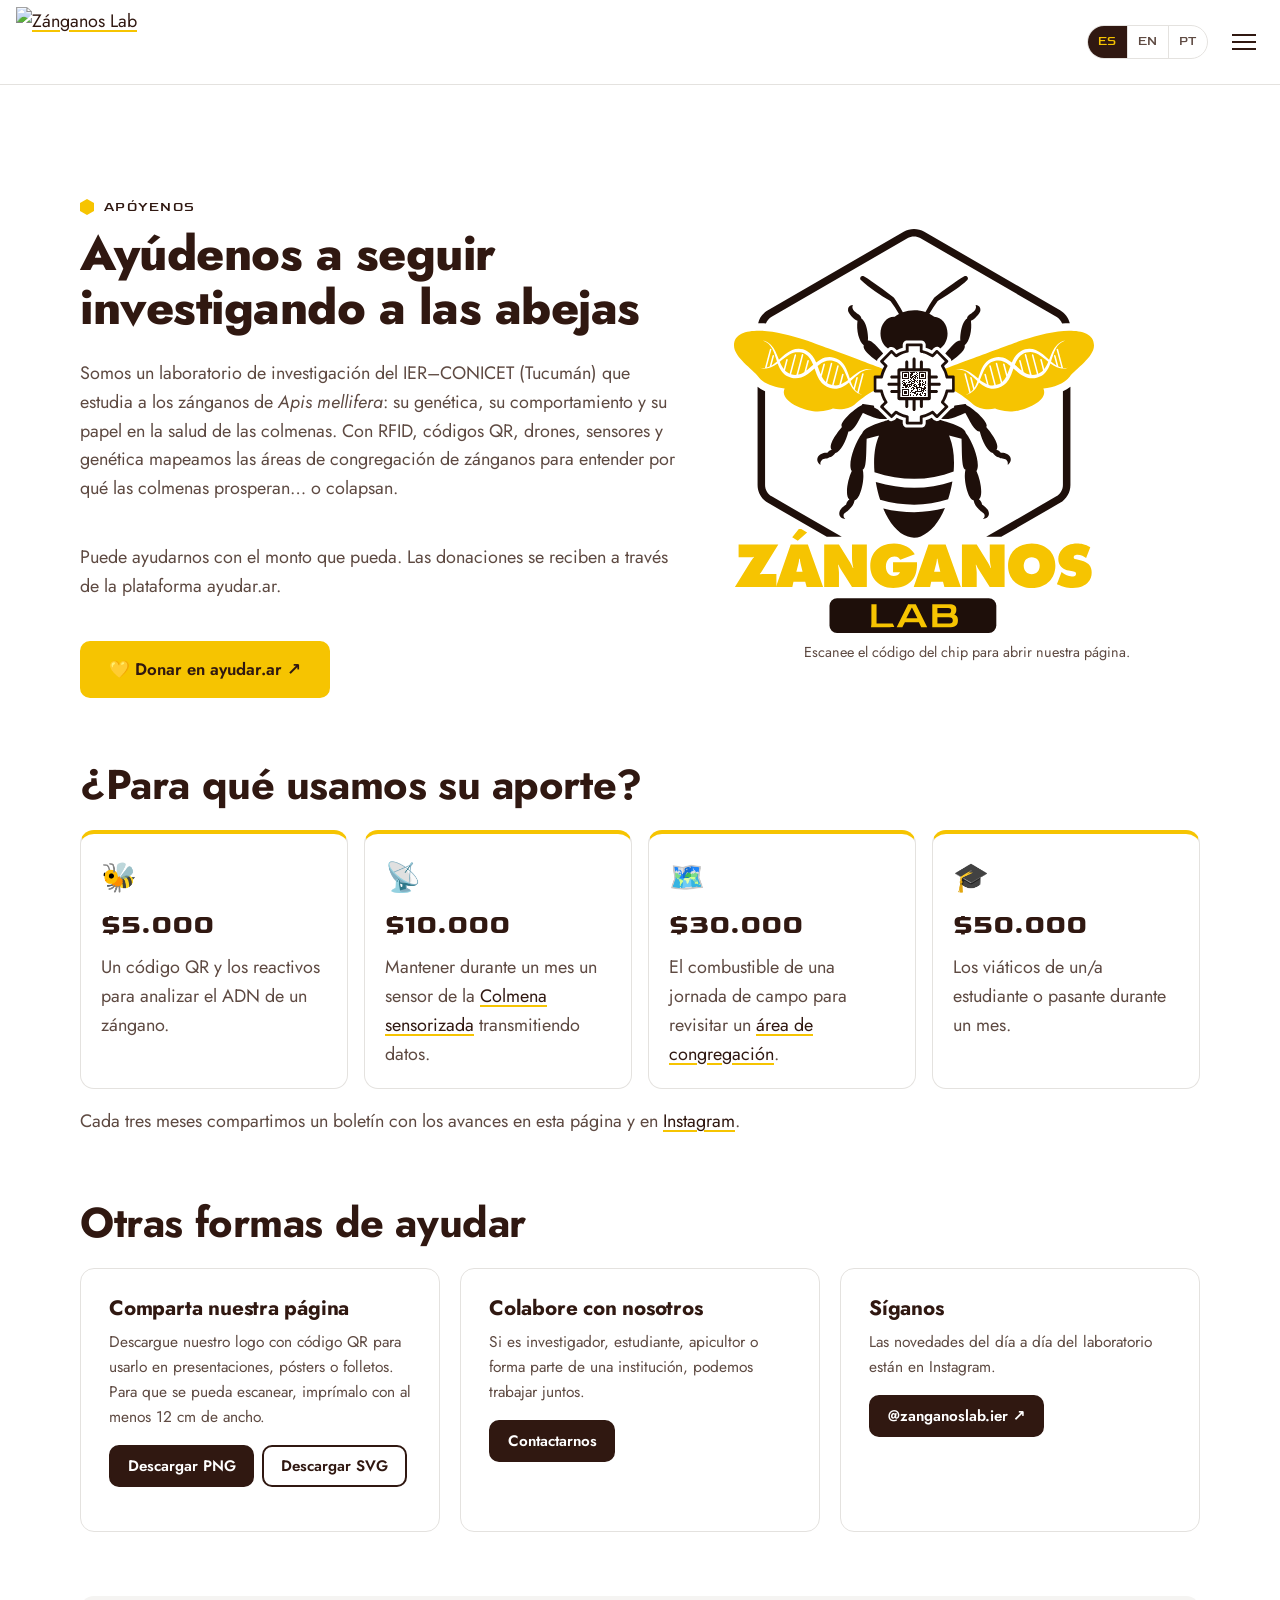
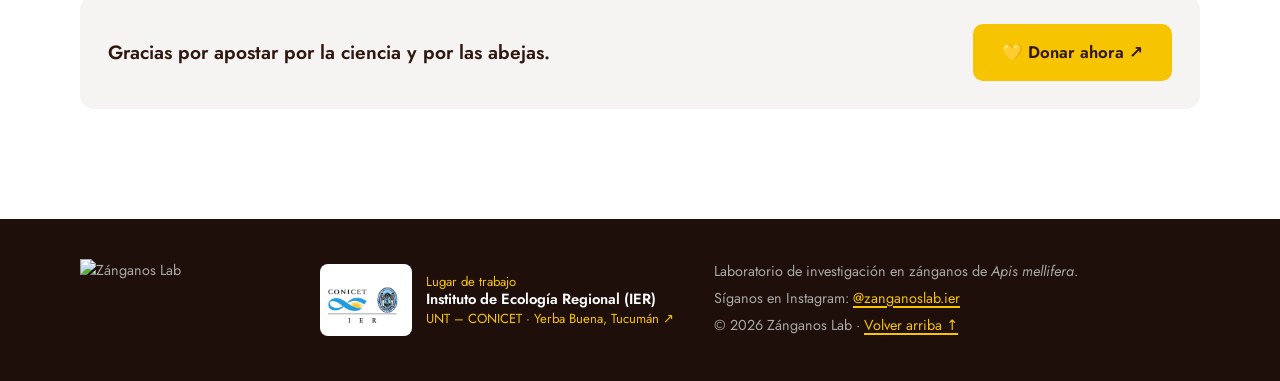
==== commit 9465b81f: "nuevas actualizaciones" ====
--- a/apoyanos.html
+++ b/apoyanos.html
@@ -17,12 +17,12 @@
   <meta property="og:type" content="website">
   <meta property="og:url" content="https://zanganoslab.github.io/apoyanos.html">
   <meta property="og:title" content="Apóyenos | Zánganos Lab">
-  <meta property="og:description" content="Las abejas no pueden hablar. Su donación, sí.">
+  <meta property="og:description" content="Ayúdenos a seguir investigando a las abejas">
   <meta property="og:image" content="https://zanganoslab.github.io/img/logo/logo-qr.png">
   <link rel="preconnect" href="https://fonts.googleapis.com">
   <link rel="preconnect" href="https://fonts.gstatic.com" crossorigin>
   <link href="https://fonts.googleapis.com/css2?family=Goldman:wght@400;700&family=Jost:wght@300;400;500;600;700;800&display=swap" rel="stylesheet">
-  <link rel="stylesheet" href="css/styles.css?v=2026112201">
+  <link rel="stylesheet" href="css/styles.css?v=2026112203">
 </head>
 <body id="top">
 
@@ -54,7 +54,7 @@
       <div class="apoyo-hero">
         <div>
           <p class="eyebrow">Apóyenos</p>
-          <h1>Las abejas no pueden hablar. Su donación, sí.</h1>
+          <h1>Ayúdenos a seguir investigando a las abejas</h1>
           <p class="section-intro">Somos un laboratorio de investigación del IER–CONICET (Tucumán) que estudia a los zánganos de <i>Apis mellifera</i>: su genética, su comportamiento y su papel en la salud de las colmenas. Con RFID, códigos QR, drones, sensores y genética mapeamos las áreas de congregación de zánganos para entender por qué las colmenas prosperan… o colapsan.</p>
           <p class="section-intro">Puede ayudarnos con el monto que pueda. Las donaciones se reciben a través de la plataforma ayudar.ar.</p>
           <a class="btn btn-donar" href="https://ayudar.ar/zanganos-lab" target="_blank" rel="noopener"><span aria-hidden="true">💛</span> Donar en ayudar.ar ↗</a>
@@ -106,9 +106,9 @@
     </div>
   </footer>
 
-  <script src="js/trad-en.js?v=2026112201"></script>
-  <script src="js/trad-pt.js?v=2026112201"></script>
-  <script src="js/i18n.js?v=2026112201"></script>
-  <script src="js/pagina.js?v=2026112201"></script>
+  <script src="js/trad-en.js?v=2026112203"></script>
+  <script src="js/trad-pt.js?v=2026112203"></script>
+  <script src="js/i18n.js?v=2026112203"></script>
+  <script src="js/pagina.js?v=2026112203"></script>
 </body>
 </html>
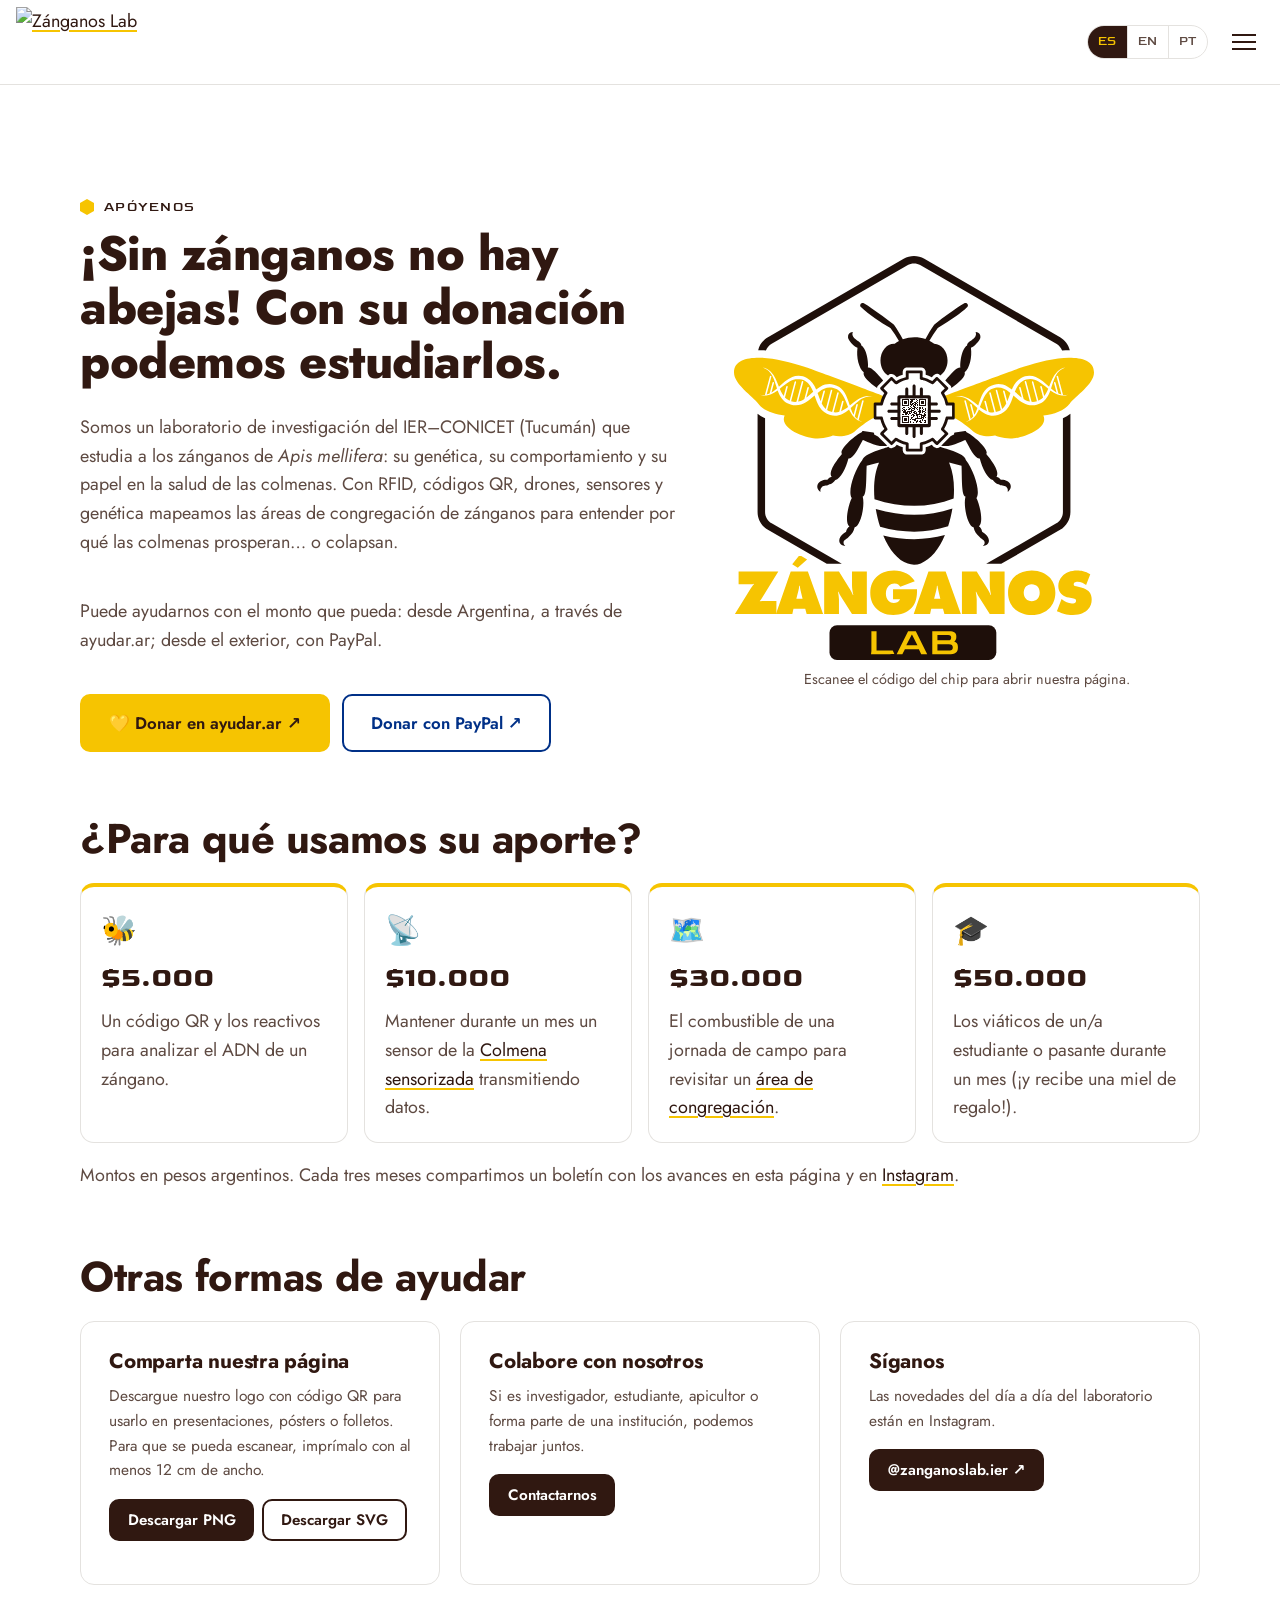
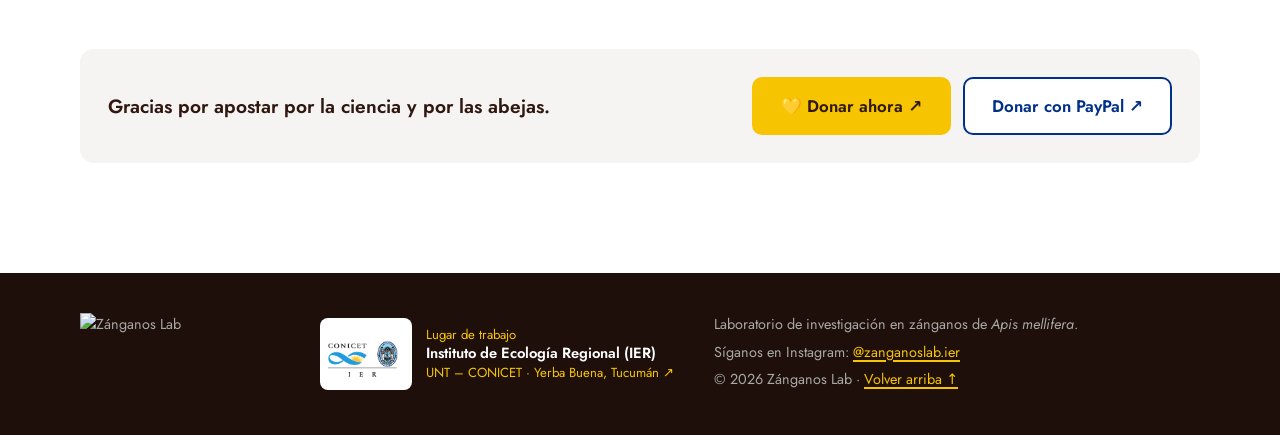
==== commit e7e50624: "Donaciones: nueva frase y botón de PayPal - Título de Apóyenos y de la franja de la portada: "¡Sin z" ====
--- a/apoyanos.html
+++ b/apoyanos.html
@@ -17,12 +17,12 @@
   <meta property="og:type" content="website">
   <meta property="og:url" content="https://zanganoslab.github.io/apoyanos.html">
   <meta property="og:title" content="Apóyenos | Zánganos Lab">
-  <meta property="og:description" content="Ayúdenos a seguir investigando a las abejas">
+  <meta property="og:description" content="¡Sin zánganos no hay abejas! Con su donación podemos estudiarlos.">
   <meta property="og:image" content="https://zanganoslab.github.io/img/logo/logo-qr.png">
   <link rel="preconnect" href="https://fonts.googleapis.com">
   <link rel="preconnect" href="https://fonts.gstatic.com" crossorigin>
   <link href="https://fonts.googleapis.com/css2?family=Goldman:wght@400;700&family=Jost:wght@300;400;500;600;700;800&display=swap" rel="stylesheet">
-  <link rel="stylesheet" href="css/styles.css?v=2026112203">
+  <link rel="stylesheet" href="css/styles.css?v=2026112401">
 </head>
 <body id="top">
 
@@ -54,10 +54,13 @@
       <div class="apoyo-hero">
         <div>
           <p class="eyebrow">Apóyenos</p>
-          <h1>Ayúdenos a seguir investigando a las abejas</h1>
+          <h1>¡Sin zánganos no hay abejas! Con su donación podemos estudiarlos.</h1>
           <p class="section-intro">Somos un laboratorio de investigación del IER–CONICET (Tucumán) que estudia a los zánganos de <i>Apis mellifera</i>: su genética, su comportamiento y su papel en la salud de las colmenas. Con RFID, códigos QR, drones, sensores y genética mapeamos las áreas de congregación de zánganos para entender por qué las colmenas prosperan… o colapsan.</p>
-          <p class="section-intro">Puede ayudarnos con el monto que pueda. Las donaciones se reciben a través de la plataforma ayudar.ar.</p>
-          <a class="btn btn-donar" href="https://ayudar.ar/zanganos-lab" target="_blank" rel="noopener"><span aria-hidden="true">💛</span> Donar en ayudar.ar ↗</a>
+          <p class="section-intro">Puede ayudarnos con el monto que pueda: desde Argentina, a través de ayudar.ar; desde el exterior, con PayPal.</p>
+          <div class="apoyo-botones">
+            <a class="btn btn-donar" href="https://ayudar.ar/zanganos-lab" target="_blank" rel="noopener"><span aria-hidden="true">💛</span> Donar en ayudar.ar ↗</a>
+            <a class="btn btn-paypal" href="https://paypal.me/zanganoslab" target="_blank" rel="noopener">Donar con PayPal ↗</a>
+          </div>
         </div>
         <figure class="apoyo-logo">
           <img src="img/logo/logo-qr.svg" alt="Logo de Zánganos Lab con un código QR en el chip del engranaje que lleva a zanganoslab.github.io" width="453" height="509">
@@ -70,9 +73,9 @@
         <div class="aporte"><span class="aporte-icono" aria-hidden="true">🐝</span><b>$5.000</b><p>Un código QR y los reactivos para analizar el ADN de un zángano.</p></div>
         <div class="aporte"><span class="aporte-icono" aria-hidden="true">📡</span><b>$10.000</b><p>Mantener durante un mes un sensor de la <a href="monitoreo.html">Colmena sensorizada</a> transmitiendo datos.</p></div>
         <div class="aporte"><span class="aporte-icono" aria-hidden="true">🗺️</span><b>$30.000</b><p>El combustible de una jornada de campo para revisitar un <a href="mapa.html">área de congregación</a>.</p></div>
-        <div class="aporte"><span class="aporte-icono" aria-hidden="true">🎓</span><b>$50.000</b><p>Los viáticos de un/a estudiante o pasante durante un mes.</p></div>
+        <div class="aporte"><span class="aporte-icono" aria-hidden="true">🎓</span><b>$50.000</b><p>Los viáticos de un/a estudiante o pasante durante un mes (¡y recibe una miel de regalo!).</p></div>
       </div>
-      <p class="apoyo-nota">Cada tres meses compartimos un boletín con los avances en esta página y en <a href="https://www.instagram.com/zanganoslab.ier/" target="_blank" rel="noopener">Instagram</a>.</p>
+      <p class="apoyo-nota">Montos en pesos argentinos. Cada tres meses compartimos un boletín con los avances en esta página y en <a href="https://www.instagram.com/zanganoslab.ier/" target="_blank" rel="noopener">Instagram</a>.</p>
 
       <h2 class="apoyo-titulo">Otras formas de ayudar</h2>
       <div class="cards apoyo-formas">
@@ -86,7 +89,10 @@
 
       <div class="apoyo-final">
         <p>Gracias por apostar por la ciencia y por las abejas.</p>
-        <a class="btn btn-donar" href="https://ayudar.ar/zanganos-lab" target="_blank" rel="noopener"><span aria-hidden="true">💛</span> Donar ahora ↗</a>
+        <div class="apoyo-botones">
+          <a class="btn btn-donar" href="https://ayudar.ar/zanganos-lab" target="_blank" rel="noopener"><span aria-hidden="true">💛</span> Donar ahora ↗</a>
+          <a class="btn btn-paypal" href="https://paypal.me/zanganoslab" target="_blank" rel="noopener">Donar con PayPal ↗</a>
+        </div>
       </div>
     </div>
   </main>
@@ -106,9 +112,9 @@
     </div>
   </footer>
 
-  <script src="js/trad-en.js?v=2026112203"></script>
-  <script src="js/trad-pt.js?v=2026112203"></script>
-  <script src="js/i18n.js?v=2026112203"></script>
-  <script src="js/pagina.js?v=2026112203"></script>
+  <script src="js/trad-en.js?v=2026112401"></script>
+  <script src="js/trad-pt.js?v=2026112401"></script>
+  <script src="js/i18n.js?v=2026112401"></script>
+  <script src="js/pagina.js?v=2026112401"></script>
 </body>
 </html>
--- a/css/styles.css
+++ b/css/styles.css
@@ -596,6 +596,10 @@
 .menu a.menu-apoyo::before { content: "♥"; color: #e0a800; margin-right: 5px; }
 .btn-donar { background: var(--amarillo); border-color: var(--amarillo); color: var(--cafe); font-size: 1.05rem; padding: .8em 1.6em; }
 .btn-donar:hover { background: var(--cafe); border-color: var(--cafe); color: var(--amarillo); }
+.btn-paypal { background: #fff; border-color: #fff; color: #003087; font-size: 1.05rem; padding: .8em 1.6em; }
+.btn-paypal:hover { background: #003087; border-color: #003087; color: #fff; }
+.apoyo-hero .btn-paypal, .apoyo-final .btn-paypal { border-color: #003087; }
+.apoyo-botones { display: flex; flex-wrap: wrap; gap: 12px; }
 .apoyo-banda { background: var(--cafe); color: #fff; padding: clamp(40px, 6vw, 64px) 0; }
 .apoyo-banda .eyebrow { color: var(--amarillo); }
 .apoyo-banda h2 { color: #fff; font-size: clamp(1.6rem, 3.4vw, 2.3rem); }
